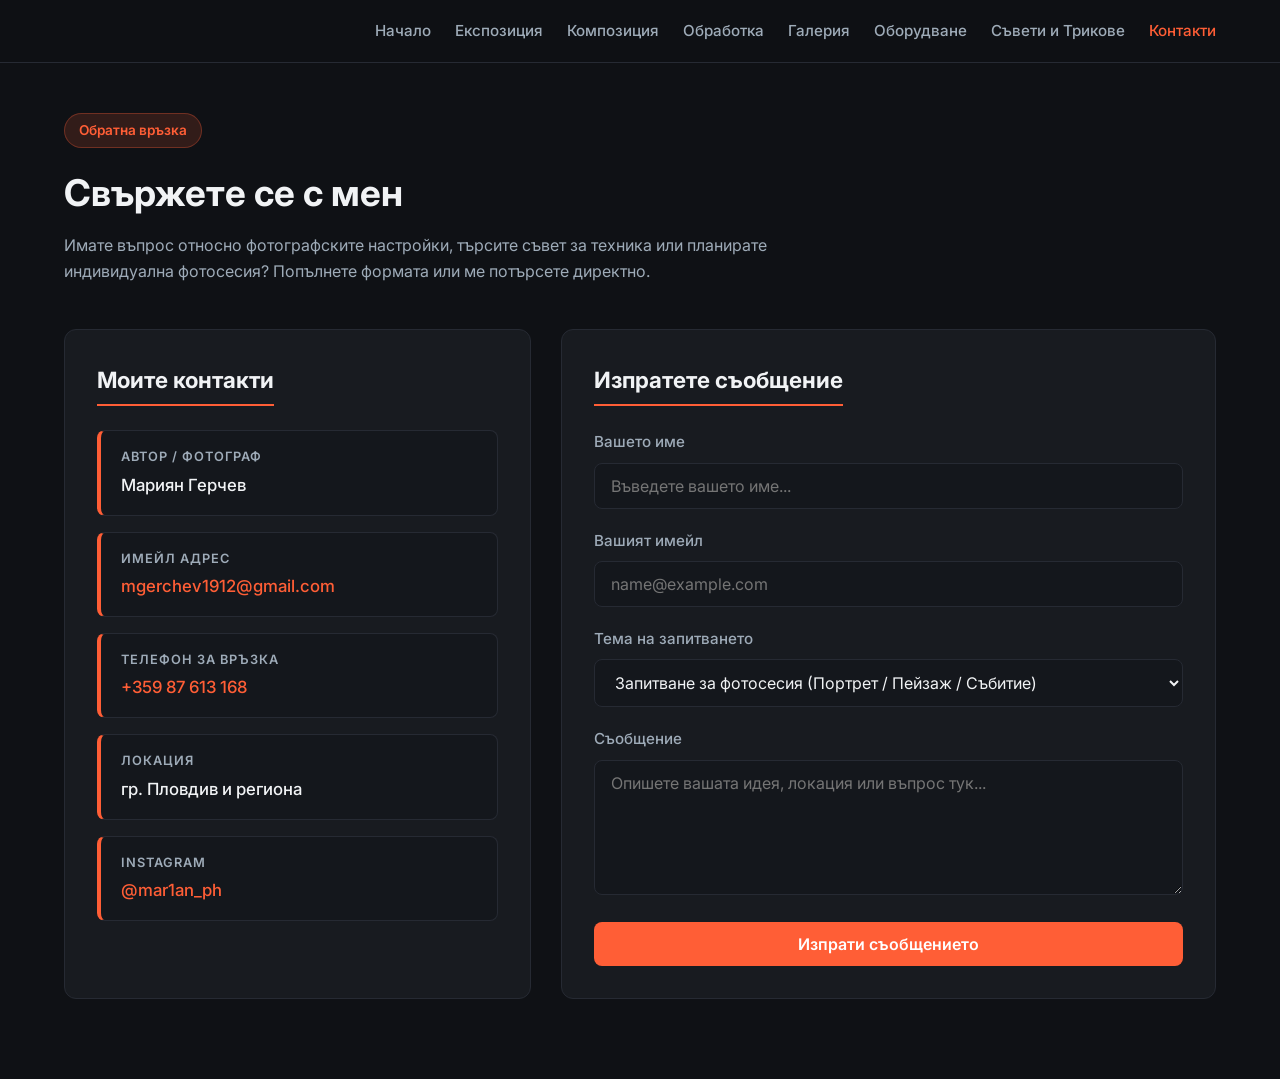
==== contact.html @ e07c64e9 "Initial commit - Photography project" ====
<!DOCTYPE html>
<html lang="bg">
<head>
    <meta charset="UTF-8">
    <meta name="viewport" content="width=device-width, initial-scale=1.0">
    <title>Контакти - Фотографски наръчник & Портфолио</title>
    <link rel="preconnect" href="https://fonts.googleapis.com">
    <link rel="preconnect" href="https://fonts.gstatic.com" crossorigin>
    <link href="https://fonts.googleapis.com/css2?family=Inter:wght@400;500;600;700&display=swap" rel="stylesheet">
    
    <style>
        :root {
          --bg-color: #0f1115;
          --card-bg: #181b20;
          --text-main: #f1f3f5;
          --text-muted: #9eabb8;
          --accent-color: #ff5e36;
          --accent-hover: #e04b25;
          --border-color: #262a33;
          --font-family: 'Inter', sans-serif;
        }

        * {
          margin: 0;
          padding: 0;
          box-sizing: border-box;
        }

        body {
          background-color: var(--bg-color);
          color: var(--text-main);
          font-family: var(--font-family);
          line-height: 1.6;
        }

        .container {
          width: 90%;
          max-width: 1200px;
          margin: 0 auto;
        }

        header {
          background-color: rgba(15, 17, 21, 0.9);
          backdrop-filter: blur(10px);
          position: sticky;
          top: 0;
          z-index: 1000;
          border-bottom: 1px solid var(--border-color);
        }

        .navbar {
          display: flex;
          justify-content: flex-end;
          align-items: center;
          padding: 18px 0;
        }

        .nav-links {
          display: flex;
          list-style: none;
          gap: 24px;
        }

        .nav-links a {
          color: var(--text-muted);
          text-decoration: none;
          font-size: 0.95rem;
          font-weight: 500;
          transition: color 0.3s ease;
        }

        .nav-links a:hover,
        .nav-links a.active {
          color: var(--accent-color);
        }

        .badge {
          display: inline-block;
          background-color: rgba(255, 94, 54, 0.15);
          color: var(--accent-color);
          padding: 6px 14px;
          border-radius: 20px;
          font-size: 0.85rem;
          font-weight: 600;
          margin-bottom: 16px;
          border: 1px solid rgba(255, 94, 54, 0.3);
        }

        .btn {
          display: inline-block;
          padding: 12px 28px;
          border-radius: 8px;
          text-decoration: none;
          font-weight: 600;
          transition: all 0.3s ease;
        }

        .btn-primary {
          background-color: var(--accent-color);
          color: #fff;
        }

        .btn-primary:hover {
          background-color: var(--accent-hover);
        }

        .page-header {
          padding: 50px 0 25px 0;
        }

        .page-header h1 {
          font-size: 2.3rem;
          margin-bottom: 10px;
        }

        .page-header p {
          color: var(--text-muted);
          max-width: 800px;
        }

        /* Стилове за Контакти */
        .contact-section {
          padding-bottom: 80px;
        }

        .contact-grid {
          display: grid;
          grid-template-columns: 1fr 1.4fr;
          gap: 30px;
          margin-top: 20px;
        }

        .contact-panel {
          background-color: var(--card-bg);
          padding: 32px;
          border-radius: 12px;
          border: 1px solid var(--border-color);
        }

        .contact-panel h2 {
          font-size: 1.4rem;
          margin-bottom: 24px;
          border-bottom: 2px solid var(--accent-color);
          display: inline-block;
          padding-bottom: 6px;
          color: var(--text-main);
        }

        .info-box {
          background-color: #14171c;
          padding: 16px 20px;
          border-radius: 8px;
          margin-bottom: 16px;
          border: 1px solid var(--border-color);
          border-left: 4px solid var(--accent-color);
          transition: transform 0.2s ease, border-color 0.2s ease;
        }

        .info-box:last-child {
          margin-bottom: 0;
        }

        .info-box:hover {
          transform: translateX(5px);
          border-color: var(--accent-color);
        }

        .info-box span.label {
          display: block;
          font-size: 0.8rem;
          color: var(--text-muted);
          text-transform: uppercase;
          letter-spacing: 1px;
          margin-bottom: 4px;
          font-weight: 600;
        }

        .info-box p.value {
          font-size: 1.05rem;
          font-weight: 500;
          color: var(--text-main);
          word-break: break-word;
          margin: 0;
        }

        .info-box a {
          color: var(--accent-color);
          text-decoration: none;
          transition: color 0.2s ease;
        }

        .info-box a:hover {
          color: var(--accent-hover);
          text-decoration: underline;
        }

        .form-group {
          margin-bottom: 20px;
        }

        .form-group label {
          display: block;
          margin-bottom: 8px;
          font-size: 0.95rem;
          font-weight: 500;
          color: var(--text-muted);
        }

        .form-control {
          width: 100%;
          padding: 12px 16px;
          background-color: #14171c;
          border: 1px solid var(--border-color);
          border-radius: 8px;
          color: var(--text-main);
          font-family: var(--font-family);
          font-size: 1rem;
          transition: border-color 0.3s ease, box-shadow 0.3s ease;
        }

        .form-control:focus {
          outline: none;
          border-color: var(--accent-color);
          box-shadow: 0 0 8px rgba(255, 94, 54, 0.25);
        }

        textarea.form-control {
          resize: vertical;
          min-height: 135px;
        }

        .btn-submit {
          width: 100%;
          cursor: pointer;
          border: none;
          font-family: var(--font-family);
          font-size: 1rem;
        }

        footer {
          padding: 32px 0;
          border-top: 1px solid var(--border-color);
          text-align: center;
          color: var(--text-muted);
          font-size: 0.85rem;
        }

        @media (max-width: 768px) {
          .contact-grid {
            grid-template-columns: 1fr;
          }
        }
    </style>
</head>
<body>

    <header>
        <div class="container navbar">
            <ul class="nav-links">
                <li><a href="index.html">Начало</a></li>
                <li><a href="exposure.html">Експозиция</a></li>
                <li><a href="composition.html">Композиция</a></li>
                <li><a href="editing.html">Обработка</a></li>
                <li><a href="gallery.html">Галерия</a></li>
                <li><a href="gear.html">Оборудване</a></li>
                <li><a href="tips.html">Съвети и Трикове</a></li>
                <li><a href="contact.html" class="active">Контакти</a></li>
            </ul>
        </div>
    </header>

    <main class="container">
        <section class="page-header">
            <span class="badge">Обратна връзка</span>
            <h1>Свържете се с мен</h1>
            <p>Имате въпрос относно фотографските настройки, търсите съвет за техника или планирате индивидуална фотосесия? Попълнете формата или ме потърсете директно.</p>
        </section>

        <section class="contact-section">
            <div class="contact-grid">
                
                <div class="contact-panel">
                    <h2>Моите контакти</h2>

                    <div class="info-box">
                        <span class="label">Автор / Фотограф</span>
                        <p class="value">Мариян Герчев</p>
                    </div>

                    <div class="info-box">
                        <span class="label">Имейл адрес</span>
                        <p class="value"><a href="mailto:mgerchev1912@gmail.com">mgerchev1912@gmail.com</a></p>
                    </div>

                    <div class="info-box">
                        <span class="label">Телефон за връзка</span>
                        <p class="value"><a href="tel:+35987613168">+359 87 613 168</a></p>
                    </div>

                    <div class="info-box">
                        <span class="label">Локация</span>
                        <p class="value">гр. Пловдив и региона</p>
                    </div>

                    <div class="info-box">
                        <span class="label">Instagram</span>
                        <p class="value"><a href="https://instagram.com/mar1an_ph" target="_blank">@mar1an_ph</a></p>
                    </div>
                </div>

<div class="contact-panel">
    <h2>Изпратете съобщение</h2>
    
    <form action="#" method="POST" onsubmit="event.preventDefault(); alert('Благодаря Ви, ' + document.getElementById('name').value + '! Вашето съобщение беше изпратено успешно.'); this.reset();">
        
        <div class="form-group">
            <label for="name">Вашето име</label>
            <input type="text" id="name" name="name" class="form-control" placeholder="Въведете вашето име..." required>
        </div>

        <div class="form-group">
            <label for="email">Вашият имейл</label>
            <input type="email" id="email" name="email" class="form-control" placeholder="name@example.com" required>
        </div>

        <div class="form-group">
            <label for="subject">Тема на запитването</label>
            <select id="subject" name="subject" class="form-control">
                <option value="session">Запитване за фотосесия (Портрет / Пейзаж / Събитие)</option>
                <option value="question">Въпрос по наръчника и шпаргалката с настройки</option>
                <option value="project">Предложение за съвместен проект</option>
                <option value="other">Друго</option>
            </select>
        </div>

        <div class="form-group">
            <label for="message">Съобщение</label>
            <textarea id="message" name="message" class="form-control" placeholder="Опишете вашата идея, локация или въпрос тук..." required></textarea>
        </div>

        <button type="submit" class="btn btn-primary btn-submit">Изпрати съобщението</button>
    </form>
    <!-- КРАЙ НА ФОРМУЛЯРА -->

</div>

            </div>
        </section>
    </main>

</body>
</html>
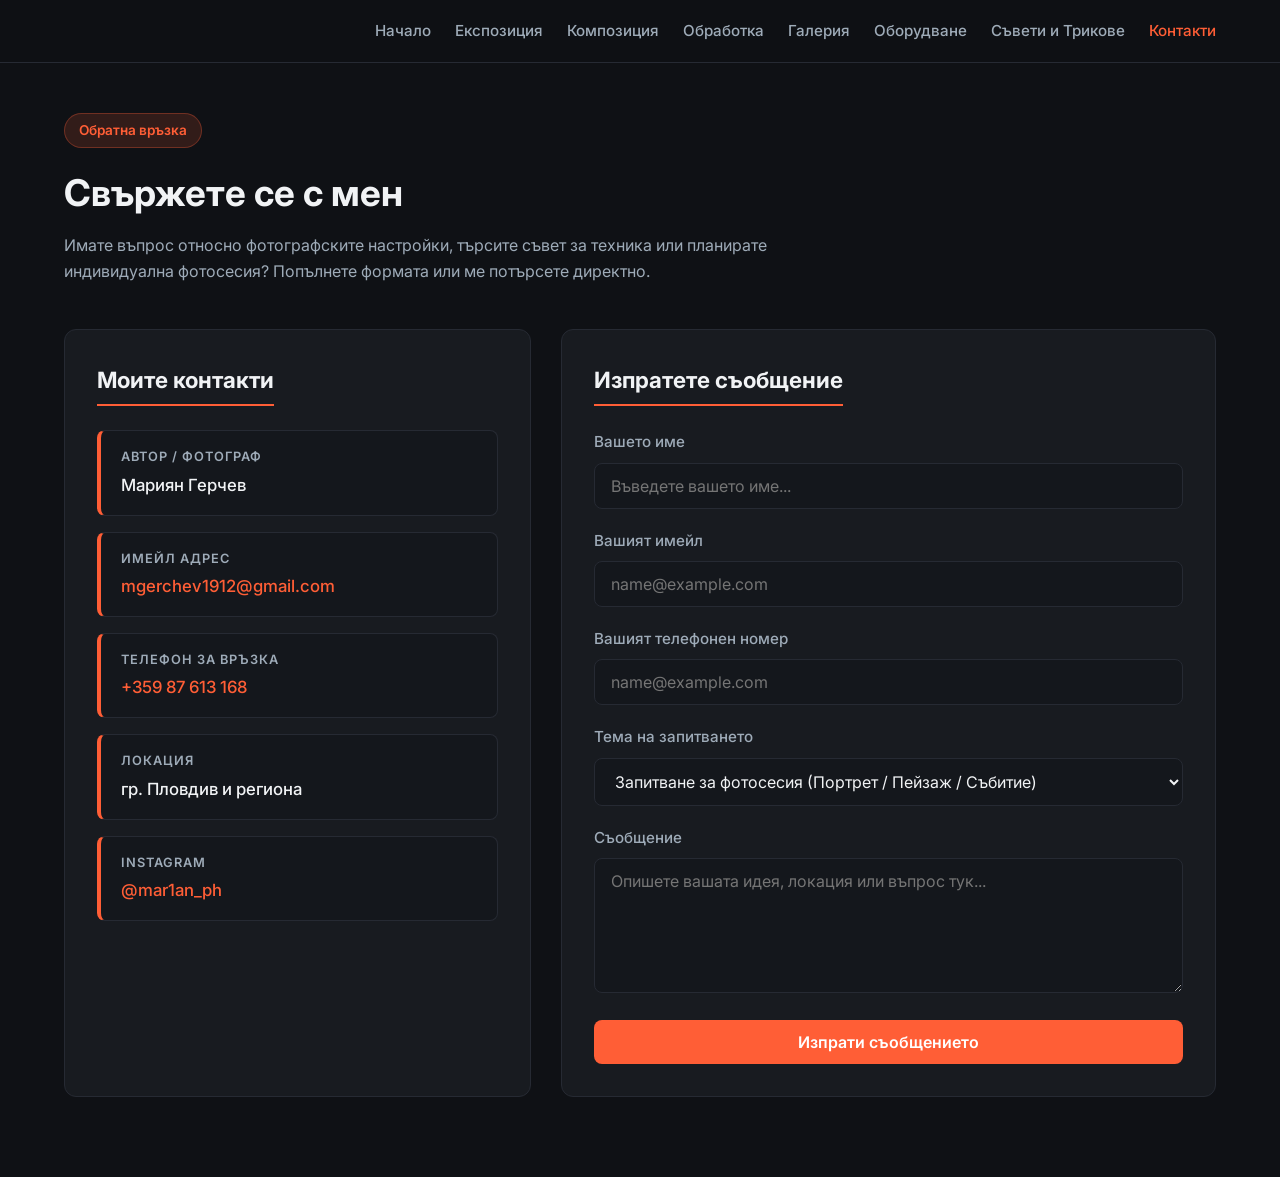
==== commit e7d7c07e: "Added GSM to contact" ====
--- a/contact.html
+++ b/contact.html
@@ -308,45 +308,71 @@
                     </div>
                 </div>
 
-<div class="contact-panel">
-    <h2>Изпратете съобщение</h2>
-    
-    <form action="#" method="POST" onsubmit="event.preventDefault(); alert('Благодаря Ви, ' + document.getElementById('name').value + '! Вашето съобщение беше изпратено успешно.'); this.reset();">
-        
-        <div class="form-group">
-            <label for="name">Вашето име</label>
-            <input type="text" id="name" name="name" class="form-control" placeholder="Въведете вашето име..." required>
-        </div>
-
-        <div class="form-group">
-            <label for="email">Вашият имейл</label>
-            <input type="email" id="email" name="email" class="form-control" placeholder="name@example.com" required>
-        </div>
-
-        <div class="form-group">
-            <label for="subject">Тема на запитването</label>
-            <select id="subject" name="subject" class="form-control">
-                <option value="session">Запитване за фотосесия (Портрет / Пейзаж / Събитие)</option>
-                <option value="question">Въпрос по наръчника и шпаргалката с настройки</option>
-                <option value="project">Предложение за съвместен проект</option>
-                <option value="other">Друго</option>
-            </select>
-        </div>
-
-        <div class="form-group">
-            <label for="message">Съобщение</label>
-            <textarea id="message" name="message" class="form-control" placeholder="Опишете вашата идея, локация или въпрос тук..." required></textarea>
-        </div>
-
-        <button type="submit" class="btn btn-primary btn-submit">Изпрати съобщението</button>
-    </form>
-    <!-- КРАЙ НА ФОРМУЛЯРА -->
-
-</div>
+                <div class="contact-panel">
+                    <h2>Изпратете съобщение</h2>
+                    
+                    <form name="contact" method="POST" data-netlify="true">
+						<input type="hidden" name="form-name" value="contact">
+                        
+                        <div class="form-group">
+                            <label for="name">Вашето име</label>
+                            <input type="text" id="name" name="name" class="form-control" placeholder="Въведете вашето име..." required>
+                        </div>
+
+                        <div class="form-group">
+                            <label for="email">Вашият имейл</label>
+                            <input type="email" id="email" name="email" class="form-control" placeholder="name@example.com" required>
+                        </div>
+						
+						<div class="form-group">
+                            <label for="phone">Вашият телефонен номер</label>
+                            <input type="phone" id="phone" name="phone" class="form-control" placeholder="name@example.com" required>
+                        </div>
+
+                        <div class="form-group">
+                            <label for="subject">Тема на запитването</label>
+                            <select id="subject" name="subject" class="form-control">
+                                <option value="session">Запитване за фотосесия (Портрет / Пейзаж / Събитие)</option>
+                                <option value="question">Въпрос по наръчника и шпаргалката с настройки</option>
+                                <option value="project">Предложение за съвместен проект</option>
+                                <option value="other">Друго</option>
+                            </select>
+                        </div>
+
+                        <div class="form-group">
+                            <label for="message">Съобщение</label>
+                            <textarea id="message" name="message" class="form-control" placeholder="Опишете вашата идея, локация или въпрос тук..." required></textarea>
+                        </div>
+
+                        <button type="submit" class="btn btn-primary btn-submit">Изпрати съобщението</button>
+                    </form>
+                </div>
 
             </div>
         </section>
     </main>
+	
+	<script>
+  document.querySelector('form[name="contact"]').addEventListener('submit', function(e) {
+    e.preventDefault();
+    let myForm = this;
+    let formData = new FormData(myForm);
+
+    fetch('/', {
+      method: 'POST',
+      headers: { "Content-Type": "application/x-www-form-urlencoded" },
+      body: new URLSearchParams(formData).toString()
+    })
+    .then(() => {
+      alert('Благодаря Ви! Вашето съобщение беше изпратено успешно.');
+      myForm.reset();
+    })
+    .catch((error) => {
+      alert('Възникна грешка при изпращането. Моля, опитайте отново.');
+      console.log(error);
+    });
+  });
+</script>
 
 </body>
 </html>
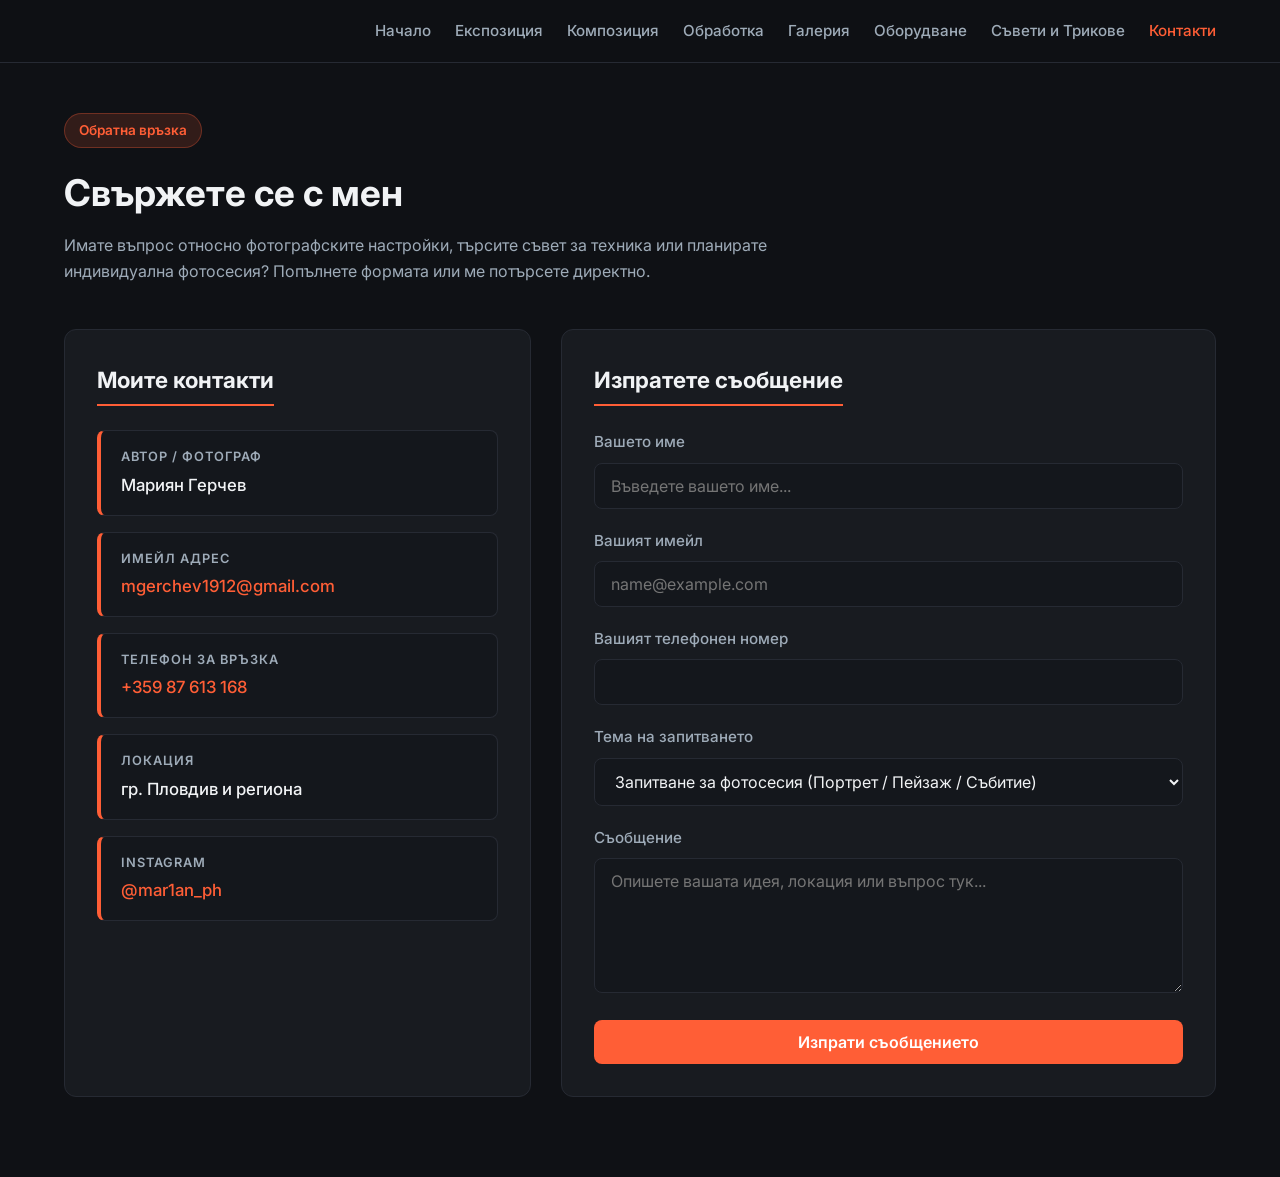
==== commit 5462e2ac: "." ====
--- a/contact.html
+++ b/contact.html
@@ -326,7 +326,7 @@
 						
 						<div class="form-group">
                             <label for="phone">Вашият телефонен номер</label>
-                            <input type="phone" id="phone" name="phone" class="form-control" placeholder="name@example.com" required>
+                            <input type="phone" id="phone" name="phone" class="form-control">
                         </div>
 
                         <div class="form-group">
